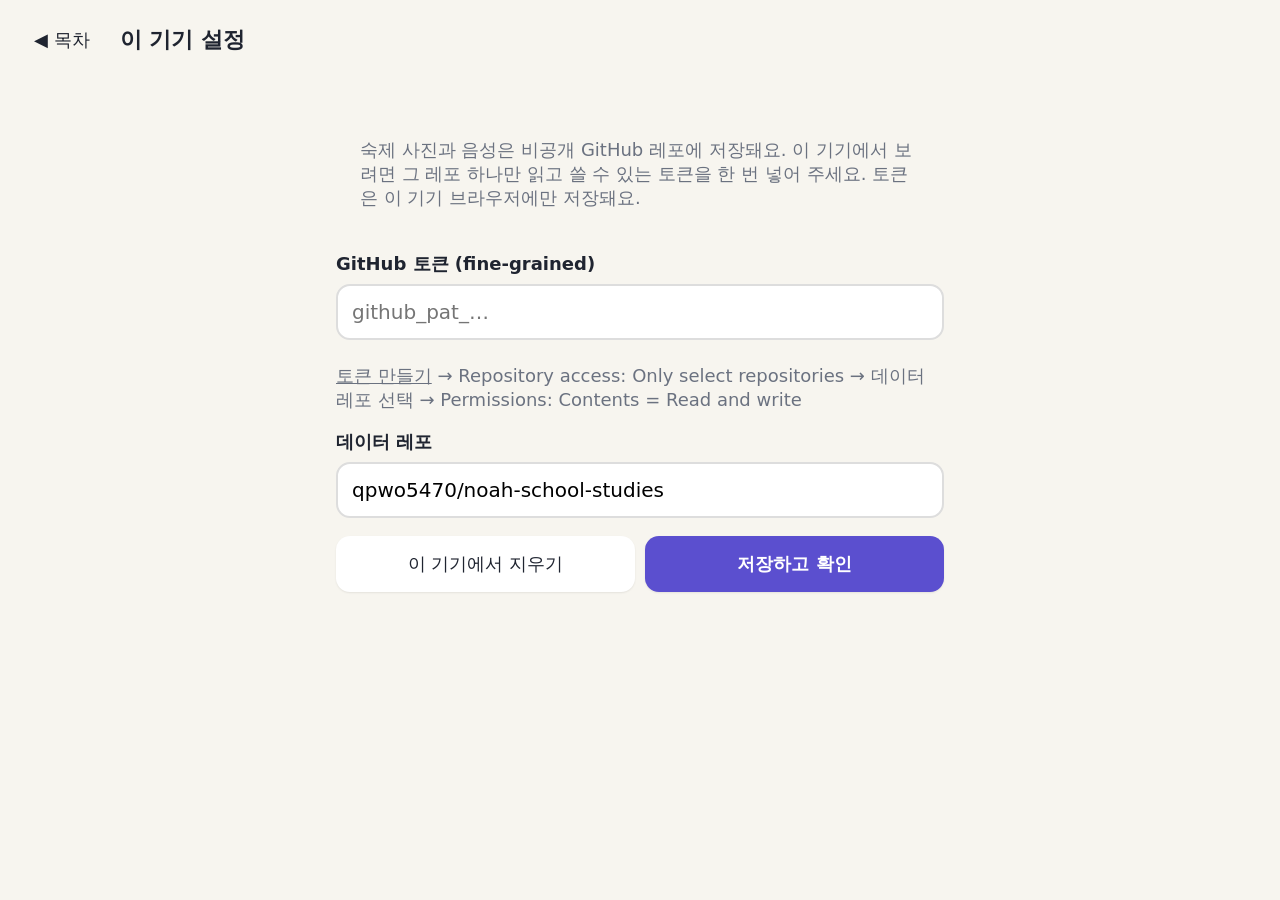
==== setup.html @ 1d1b4d0e "노아 영어 읽기 정적 화면: GitHub API로 비공개 데이터 레포 읽기/쓰기" ====
<!doctype html>
<html lang="ko">
<head>
<meta charset="utf-8">
<meta name="viewport" content="width=device-width, initial-scale=1, viewport-fit=cover">
<title>설정</title>
<link rel="stylesheet" href="app.css">
</head>
<body>
<div class="topbar"><a href="./"><button class="ghost">◀ 목차</button></a><h1>이 기기 설정</h1></div>
<div class="wrap" style="max-width:640px">
  <p class="msg" style="text-align:left">숙제 사진과 음성은 비공개 GitHub 레포에 저장돼요. 이 기기에서 보려면 그 레포 하나만 읽고 쓸 수 있는 토큰을 한 번 넣어 주세요. 토큰은 이 기기 브라우저에만 저장돼요.</p>
  <div class="field">
    <label>GitHub 토큰 (fine-grained)</label>
    <input id="token" type="password" autocomplete="off" placeholder="github_pat_…">
    <p class="msg" style="text-align:left;padding:6px 0 0"><a href="https://github.com/settings/personal-access-tokens/new" target="_blank" rel="noopener"><u>토큰 만들기</u></a> → Repository access: Only select repositories → 데이터 레포 선택 → Permissions: Contents = Read and write</p>
  </div>
  <div class="field">
    <label>데이터 레포</label>
    <input id="repo" type="text" autocomplete="off">
  </div>
  <div id="err" class="err" style="display:none"></div>
  <div id="ok" class="msg" style="display:none"></div>
  <div class="row"><button id="clear">이 기기에서 지우기</button><button id="save" class="primary">저장하고 확인</button></div>
</div>
<script src="common.js"></script>
<script>
const $ = (s) => document.querySelector(s);
const c = cfg();
$('#token').value = c.token || '';
$('#repo').value = c.repo || DEFAULT_REPO;
const show = (el, msg) => { $('#err').style.display = 'none'; $('#ok').style.display = 'none'; el.textContent = msg; el.style.display = 'block'; };
$('#save').onclick = async () => {
  const token = $('#token').value.trim(), repo = $('#repo').value.trim();
  if (!token) return show($('#err'), '토큰을 넣어 주세요.');
  saveCfg({ ...cfg(), token, repo });
  try {
    const r = await gh(`/repos/${repo}`);
    if (!r.ok) throw new Error(r.status === 404 ? '레포를 찾을 수 없어요. 토큰의 Repository access에 이 레포가 있는지 확인하세요.' : `GitHub ${r.status}`);
    show($('#ok'), '✅ 연결됐어요. 목차로 이동합니다…');
    const next = new URLSearchParams(location.search).get('next');
    setTimeout(() => { location.href = next && /^[a-z]+\.html(\?.*)?$/.test(next) ? next : './'; }, 800);
  } catch (e) { show($('#err'), e.message); }
};
$('#clear').onclick = () => { saveCfg({}); $('#token').value = ''; show($('#ok'), '이 기기에서 토큰을 지웠어요.'); };
</script>
</body>
</html>
---- app.css ----
:root {
  --bg: #f7f5ef; --card: #ffffff; --ink: #1f2430; --muted: #6b7280;
  --accent: #5b4fcf; --accent-soft: #e6e3fb; --hi: #ffd84d; --hi-sent: #fff5cc;
  --loop: #d9f3e4; --danger: #d64545; --radius: 18px;
}
* { box-sizing: border-box; -webkit-tap-highlight-color: transparent; }
html, body { margin: 0; background: var(--bg); color: var(--ink); font-family: -apple-system, "Apple SD Gothic Neo", "Noto Sans KR", system-ui, sans-serif; font-size: 18px; }
body { min-height: 100vh; }
a { color: inherit; text-decoration: none; }
button { font: inherit; border: 0; border-radius: 14px; background: var(--card); color: var(--ink); padding: 0 18px; min-height: 56px; min-width: 56px; box-shadow: 0 1px 2px rgba(0,0,0,.08); cursor: pointer; user-select: none; touch-action: manipulation; }
button:active { transform: scale(.97); }
button.primary { background: var(--accent); color: #fff; font-weight: 700; }
button.ghost { background: transparent; box-shadow: none; }
button.on { background: var(--accent); color: #fff; }
button.danger { background: var(--danger); color: #fff; }
button[disabled] { opacity: .45; }
input[type=password], input[type=text], textarea { font: inherit; width: 100%; padding: 14px; border: 2px solid #ddd; border-radius: 14px; background: #fff; font-size: 20px; }
textarea { min-height: 260px; line-height: 1.5; }
.topbar { display: flex; align-items: center; gap: 12px; padding: 12px 16px; position: sticky; top: 0; background: var(--bg); z-index: 5; }
.topbar h1 { font-size: 22px; margin: 0; flex: 1; overflow: hidden; text-overflow: ellipsis; white-space: nowrap; }
.wrap { padding: 16px; max-width: 1100px; margin: 0 auto; }
.msg { color: var(--muted); padding: 24px; text-align: center; }
.err { color: var(--danger); background: #fde8e8; padding: 14px; border-radius: 14px; margin: 12px 0; white-space: pre-wrap; }
/* 목차 */
.grid { display: grid; grid-template-columns: repeat(auto-fill, minmax(200px, 1fr)); gap: 16px; }
.card { background: var(--card); border-radius: var(--radius); overflow: hidden; box-shadow: 0 2px 8px rgba(0,0,0,.06); display: block; position: relative; }
.card img { width: 100%; aspect-ratio: 4/5; object-fit: cover; background: #eee; display: block; }
.card .t { padding: 12px 14px 4px; font-weight: 700; font-size: 19px; }
.card .d { padding: 0 14px 14px; color: var(--muted); font-size: 14px; }
.card .badge { position: absolute; top: 10px; left: 10px; background: rgba(0,0,0,.6); color: #fff; padding: 4px 10px; border-radius: 999px; font-size: 13px; }
.card .del { position: absolute; top: 8px; right: 8px; min-height: 40px; min-width: 40px; padding: 0 10px; font-size: 16px; }
.fab { position: fixed; right: 20px; bottom: 20px; min-height: 64px; font-size: 20px; border-radius: 999px; padding: 0 26px; box-shadow: 0 6px 18px rgba(91,79,207,.35); }
/* 업로드 */
.field { margin: 18px 0; }
.field label { display: block; font-weight: 700; margin-bottom: 8px; }
.bigbtn { width: 100%; min-height: 84px; font-size: 22px; }
.preview { width: 100%; max-height: 50vh; object-fit: contain; border-radius: var(--radius); background: #eee; margin-top: 12px; }
.row { display: flex; gap: 10px; align-items: center; }
.row > * { flex: 1; }
.remember { display: flex; align-items: center; gap: 8px; font-size: 16px; color: var(--muted); margin-top: 8px; }
.remember input { width: 24px; height: 24px; }
/* 리더 */
.reader { padding: 16px 16px 240px; max-width: 1000px; margin: 0 auto; }
.photo { width: 100%; border-radius: var(--radius); display: none; margin-bottom: 16px; }
.photo.show { display: block; }
.text { font-size: 30px; line-height: 1.9; font-family: "Avenir Next", "Segoe UI", "Noto Sans", sans-serif; }
.line { display: block; }
.sent { border-radius: 10px; padding: 2px 0; }
.sent.cur { background: var(--hi-sent); }
.sent.loop { background: var(--loop); }
.w { display: inline-block; padding: 2px 5px; margin: 0 1px; border-radius: 8px; cursor: pointer; }
.w.cur { background: var(--hi); font-weight: 700; }
.w.a, .w.b { outline: 3px solid var(--accent); }
.w.inrange { background: var(--loop); }
.text.abmode .w { outline: 1px dashed #c8c3f2; }
.controls { position: fixed; left: 0; right: 0; bottom: 0; background: rgba(255,255,255,.97); backdrop-filter: blur(8px); border-top: 1px solid #e5e5e5; padding: 10px 12px calc(10px + env(safe-area-inset-bottom)); display: grid; gap: 10px; z-index: 10; }
.controls .r { display: flex; gap: 10px; justify-content: center; align-items: center; }
.controls .r > button { flex: 1; max-width: 220px; font-size: 18px; }
.play { min-height: 72px !important; max-width: 300px !important; font-size: 26px !important; }
.speed { font-variant-numeric: tabular-nums; font-weight: 700; font-size: 20px; min-width: 80px; text-align: center; }
.hint { text-align: center; color: var(--muted); font-size: 15px; min-height: 1.2em; }
.spinner { width: 48px; height: 48px; border: 5px solid #ddd; border-top-color: var(--accent); border-radius: 50%; margin: 30px auto; animation: spin 1s linear infinite; }
@keyframes spin { to { transform: rotate(360deg); } }
.sheet { position: fixed; inset: 0; background: rgba(0,0,0,.4); display: none; align-items: flex-end; z-index: 20; }
.sheet.show { display: flex; }
.sheet .in { background: #fff; width: 100%; max-height: 90vh; overflow: auto; border-radius: 24px 24px 0 0; padding: 20px; }
@media (max-width: 600px) {
  .text { font-size: 26px; }
  .controls .r > button { font-size: 16px; padding: 0 8px; white-space: nowrap; }
  .play { font-size: 22px !important; }
  #prev, #next, #slow, #fast, #loopSent, #loopAB, #loopOff { font-size: 15px; }
}
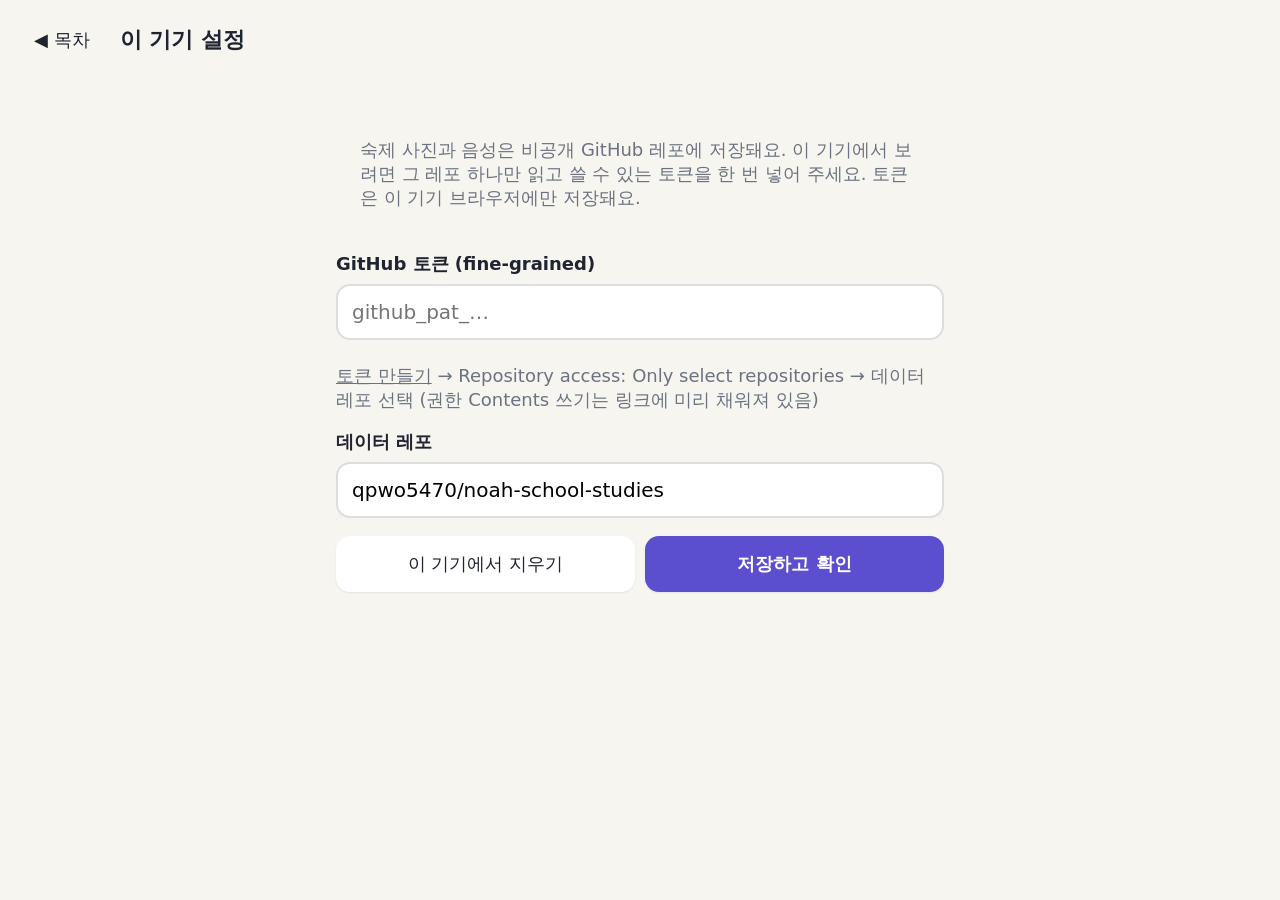
==== commit f31ad06a: "토큰 생성 링크에 contents=write 미리 채우기" ====
--- a/setup.html
+++ b/setup.html
@@ -13,7 +13,7 @@
   <div class="field">
     <label>GitHub 토큰 (fine-grained)</label>
     <input id="token" type="password" autocomplete="off" placeholder="github_pat_…">
-    <p class="msg" style="text-align:left;padding:6px 0 0"><a href="https://github.com/settings/personal-access-tokens/new" target="_blank" rel="noopener"><u>토큰 만들기</u></a> → Repository access: Only select repositories → 데이터 레포 선택 → Permissions: Contents = Read and write</p>
+    <p class="msg" style="text-align:left;padding:6px 0 0"><a href="https://github.com/settings/personal-access-tokens/new?name=noah-reader-ipad&description=noah-reader+data+repo+access&contents=write&expires_in=366" target="_blank" rel="noopener"><u>토큰 만들기</u></a> → Repository access: Only select repositories → 데이터 레포 선택 (권한 Contents 쓰기는 링크에 미리 채워져 있음)</p>
   </div>
   <div class="field">
     <label>데이터 레포</label>
